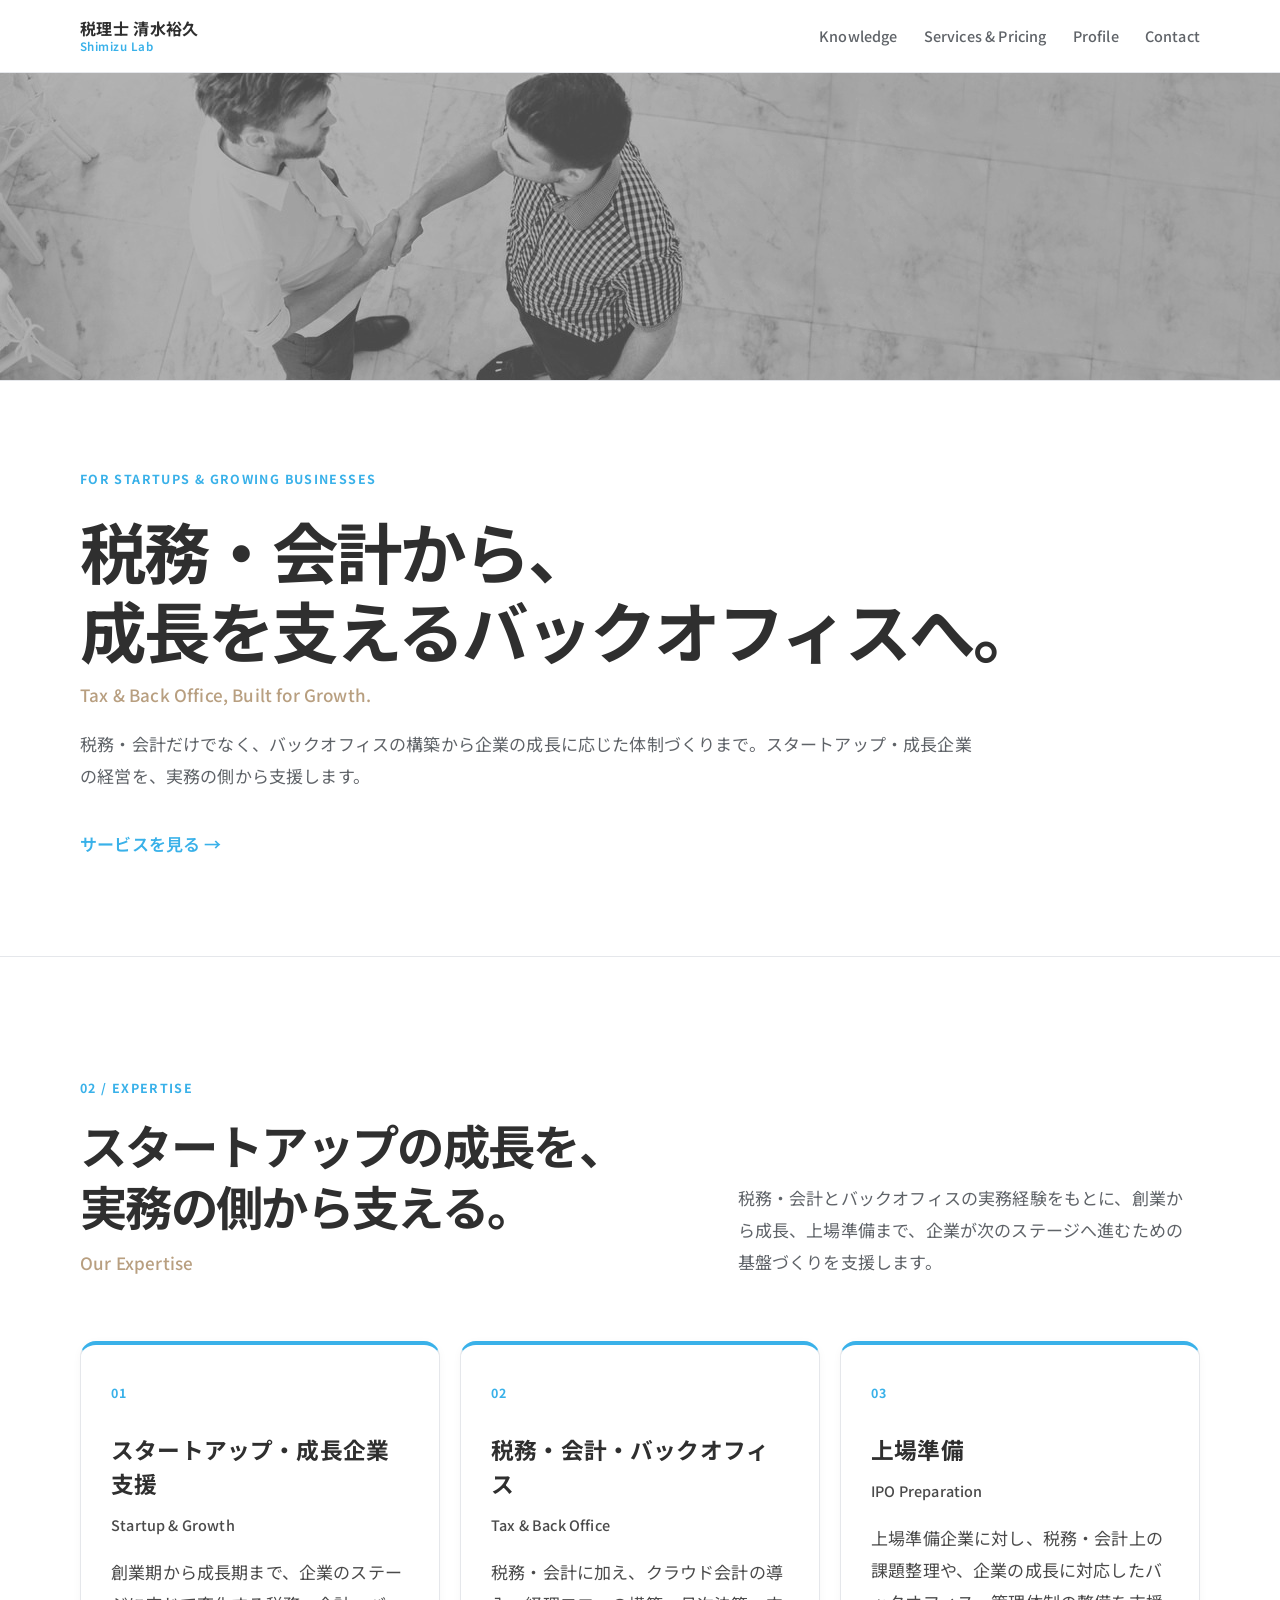
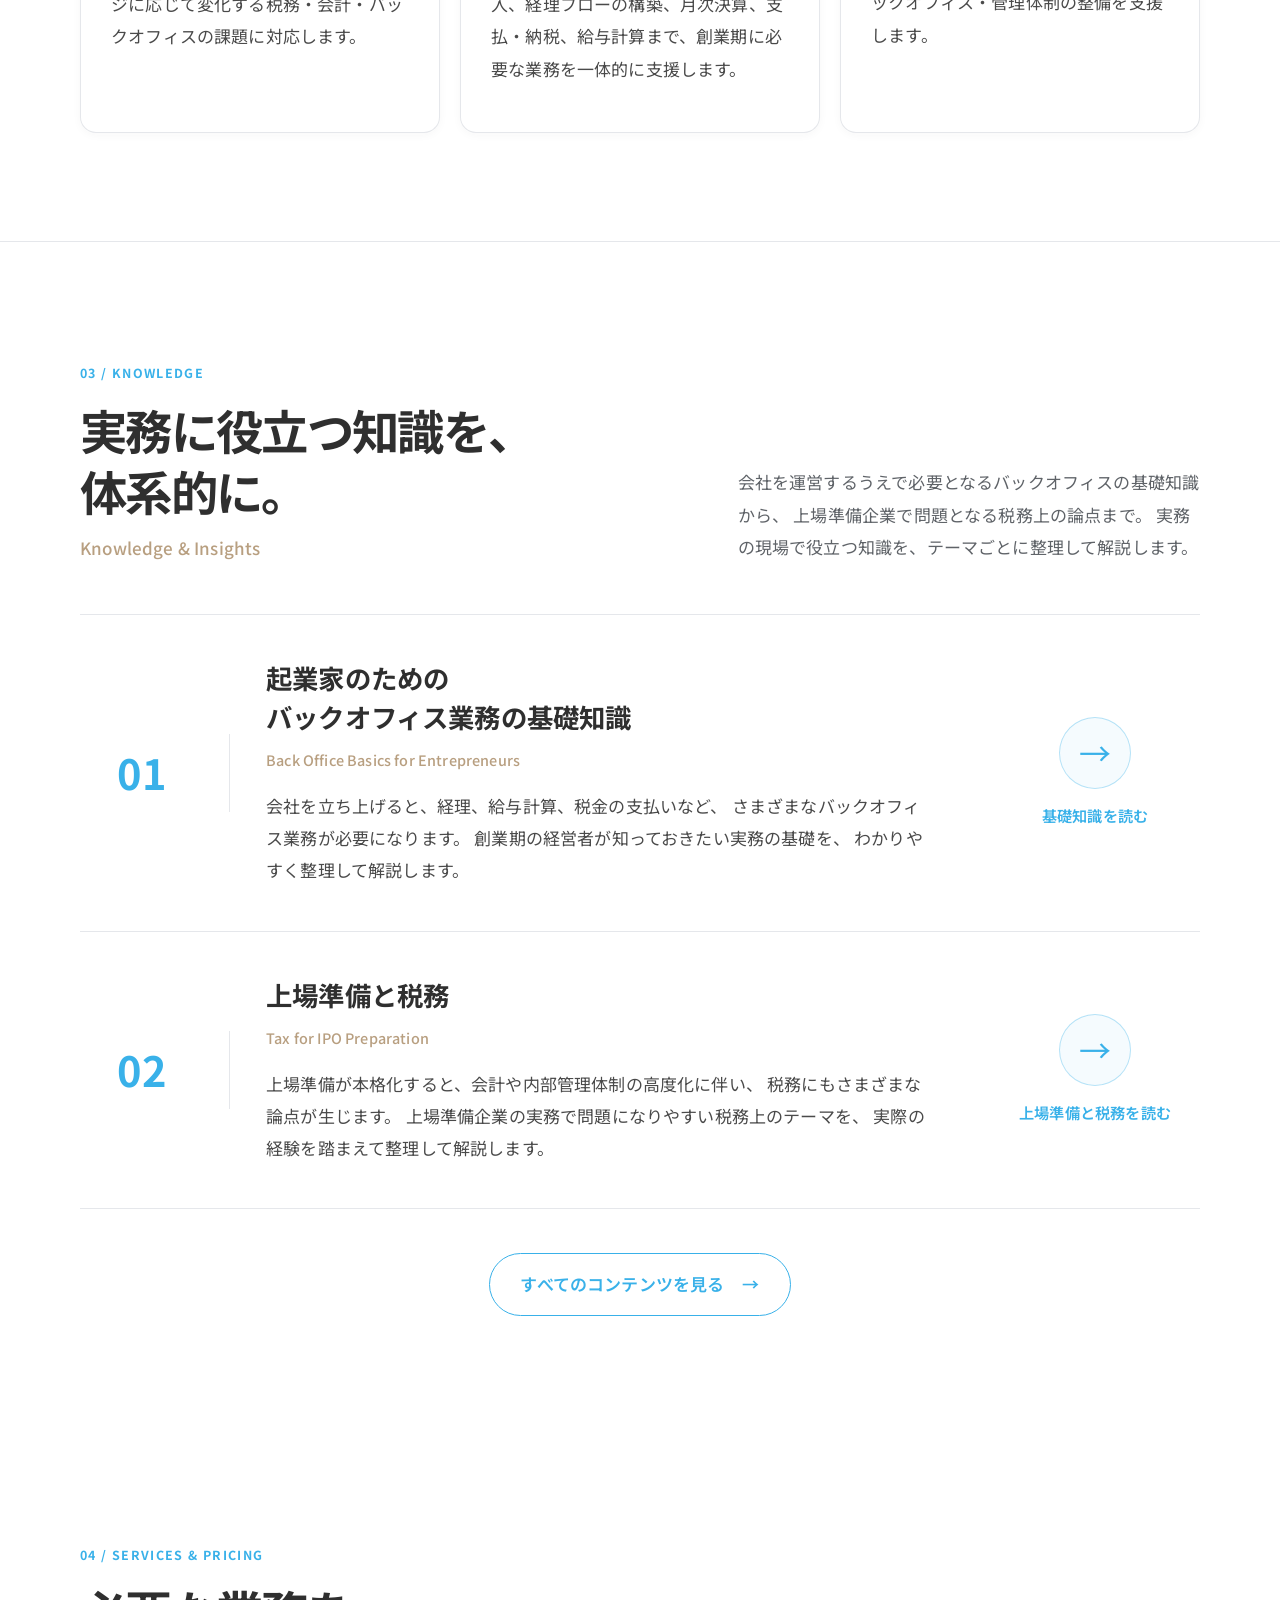
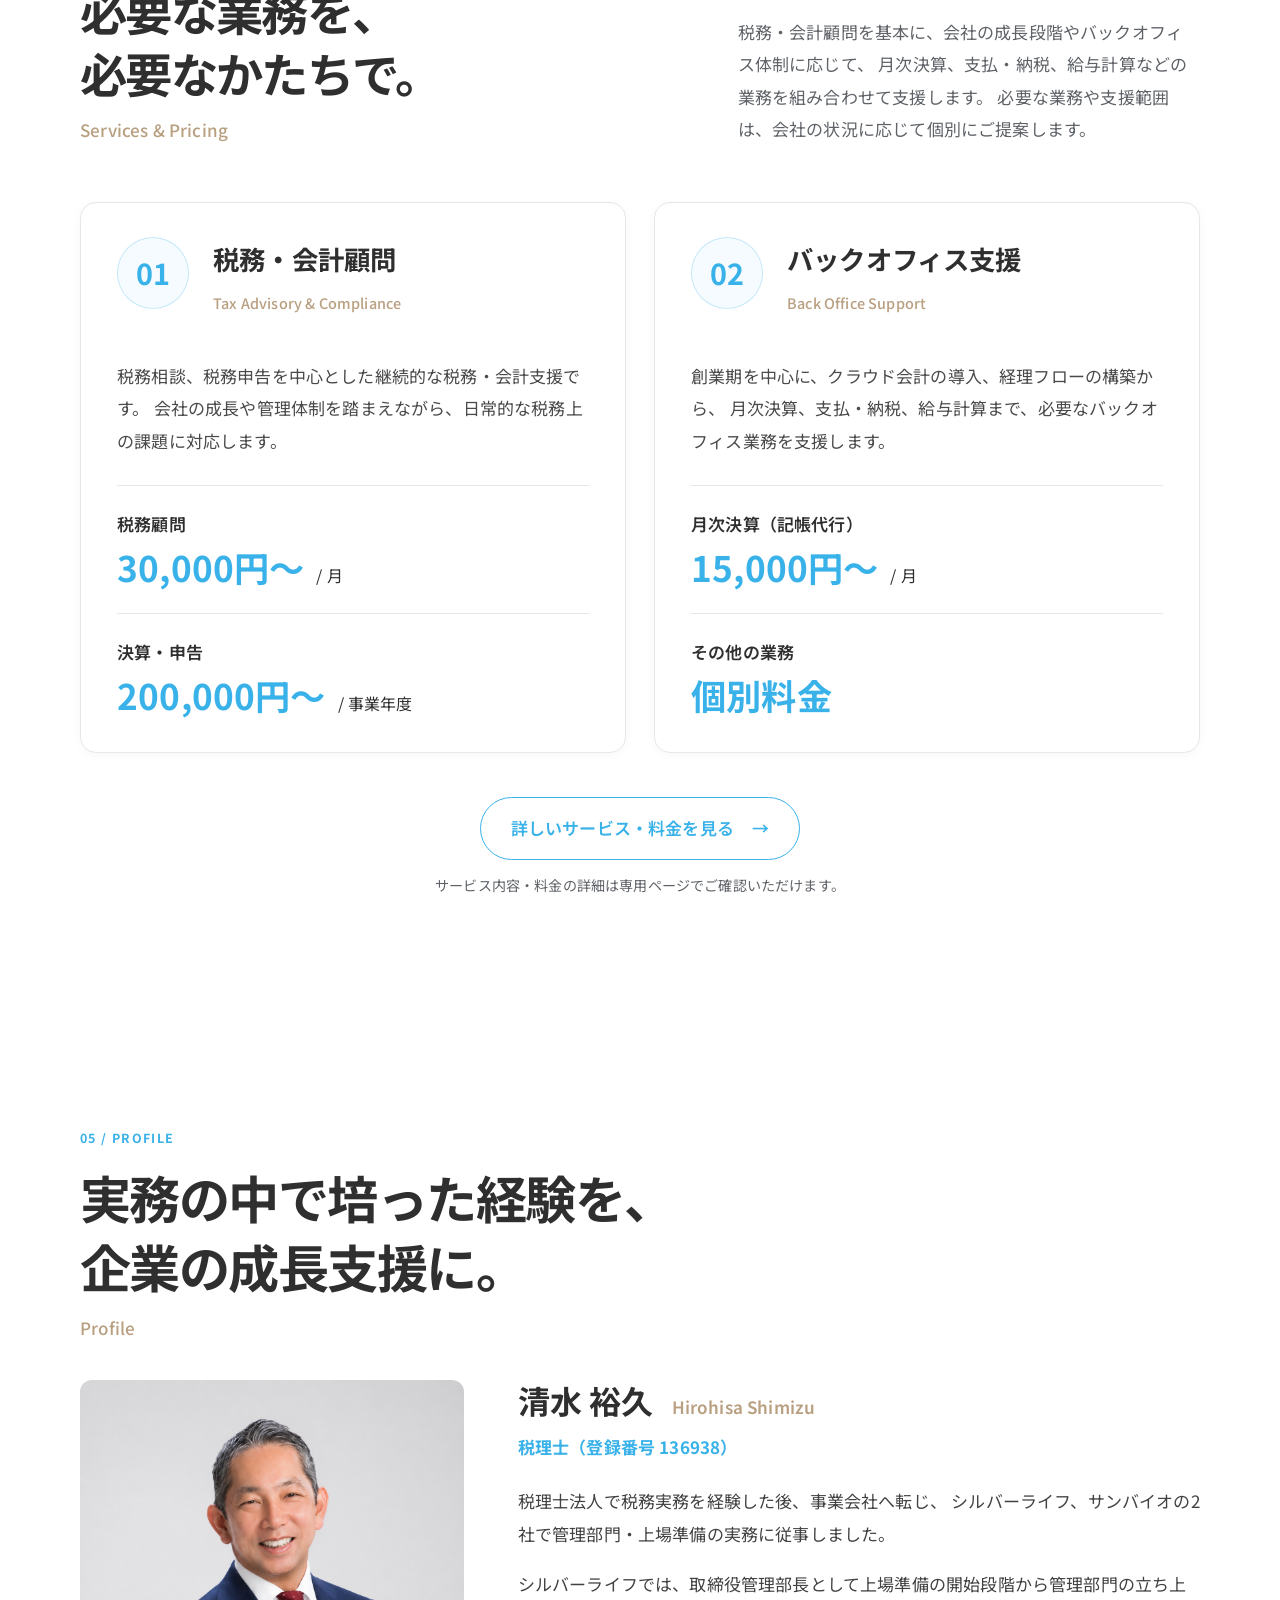
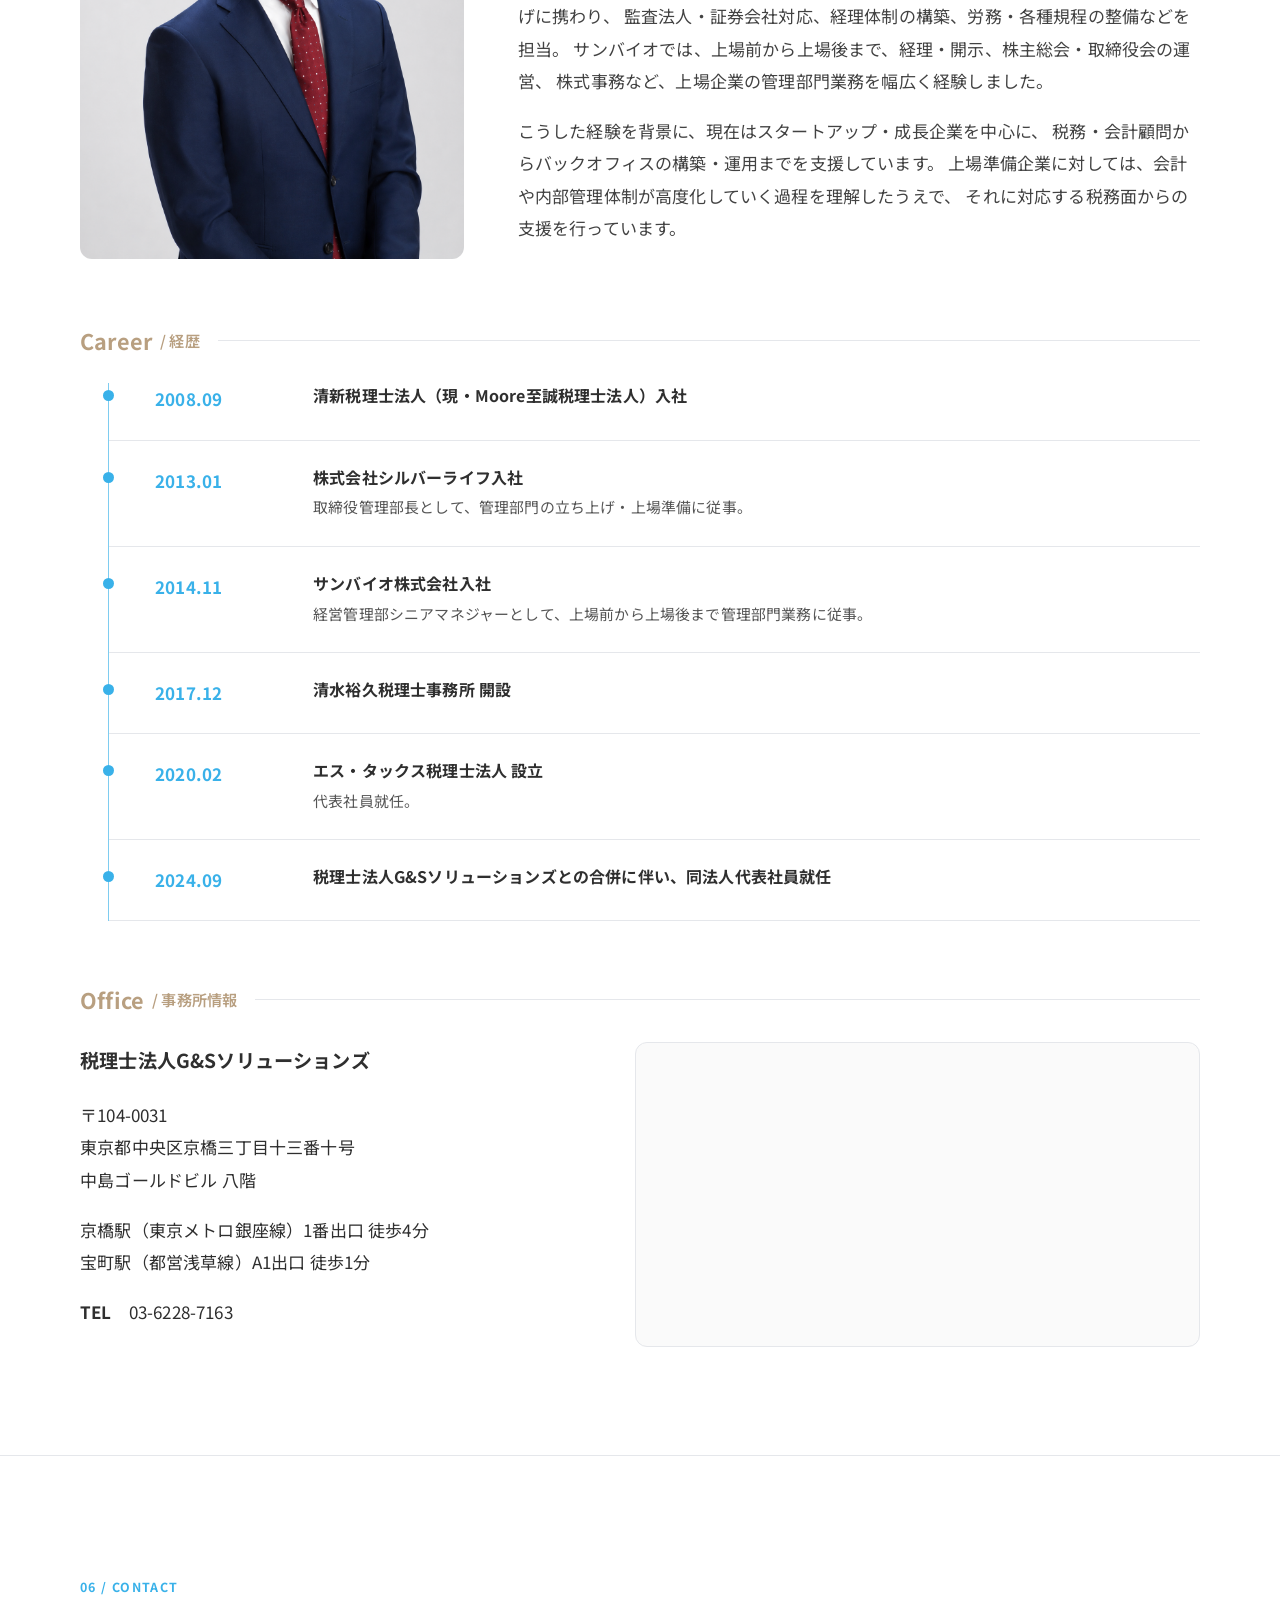
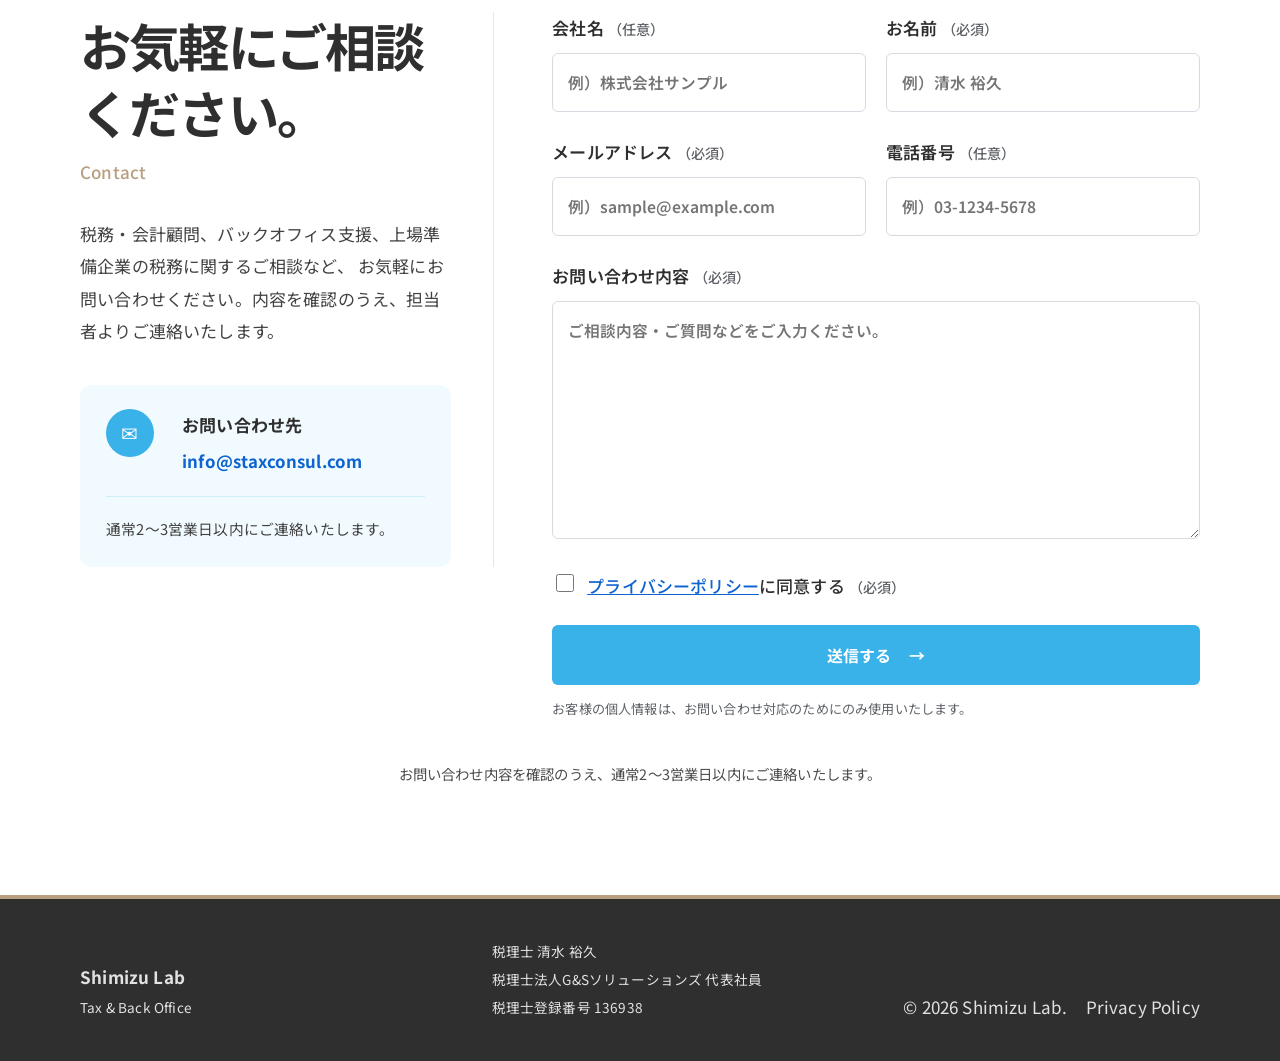
==== index.html @ 54553190 "Add files via upload" ====
<!doctype html>
<html lang="ja">
<head>
  <meta charset="utf-8">
  <meta name="viewport" content="width=device-width, initial-scale=1">
  <meta name="description" content="Shimizu Lab｜スタートアップ・成長企業のための税務・会計・バックオフィス支援。">
  <title>Shimizu Lab | 税務・会計から、成長を支えるバックオフィスへ。</title>
  <link rel="stylesheet" href="styles.css">
</head>
<body>
<header><div class="wrap nav"><a class="brand" href="#top">
  <span class="brand-main">税理士 清水裕久</span>
  <span class="brand-sub">Shimizu Lab</span>
</a><nav><a href="#knowledge">Knowledge</a><a href="#services">Services &amp; Pricing</a><a href="#profile">Profile</a><a href="#contact">Contact</a></nav></div></header>
<main id="top">
<section class="hero-banner" aria-label="イメージ画像">
  <img src="assets/hero-banner.jpg" alt="">
</section>

<section class="hero">
  <div class="wrap hero-single">
    <p class="eyebrow">FOR STARTUPS &amp; GROWING BUSINESSES</p><h1>税務・会計から、<br>成長を支えるバックオフィスへ。</h1><p class="en">Tax &amp; Back Office, Built for Growth.</p><p class="lead">税務・会計だけでなく、バックオフィスの構築から企業の成長に応じた体制づくりまで。スタートアップ・成長企業の経営を、実務の側から支援します。</p><a class="link" href="#services">サービスを見る →</a>
  </div>
</section>

<section class="section bordered" id="expertise"><div class="wrap"><p class="label">02 / EXPERTISE</p><div class="intro"><div><h2>スタートアップの成長を、実務の側から支える。</h2><p class="en">Our Expertise</p></div><p>税務・会計とバックオフィスの実務経験をもとに、創業から成長、上場準備まで、企業が次のステージへ進むための基盤づくりを支援します。</p></div><div class="cards three">
<article><span>01</span><h3>スタートアップ・成長企業支援</h3><p class="en small">Startup &amp; Growth</p><p>創業期から成長期まで、企業のステージに応じて変化する税務・会計・バックオフィスの課題に対応します。</p></article>
<article><span>02</span><h3>税務・会計・バックオフィス</h3><p class="en small">Tax &amp; Back Office</p><p>税務・会計に加え、クラウド会計の導入、経理フローの構築、月次決算、支払・納税、給与計算まで、創業期に必要な業務を一体的に支援します。</p></article>
<article><span>03</span><h3>上場準備</h3><p class="en small">IPO Preparation</p><p>上場準備企業に対し、税務・会計上の課題整理や、企業の成長に対応したバックオフィス・管理体制の整備を支援します。</p></article>
</div></div></section>

<section class="section knowledge-section" id="knowledge">
  <div class="wrap">
    <p class="label">03 / KNOWLEDGE</p>

    <div class="intro knowledge-intro">
      <div>
        <h2>実務に役立つ知識を、<br>体系的に。</h2>
        <p class="en">Knowledge &amp; Insights</p>
      </div>
      <p>
        会社を運営するうえで必要となるバックオフィスの基礎知識から、
        上場準備企業で問題となる税務上の論点まで。
        実務の現場で役立つ知識を、テーマごとに整理して解説します。
      </p>
    </div>

    <div class="knowledge-list">
      <article class="knowledge-item">
        <div class="knowledge-no">01</div>
        <div class="knowledge-body">
          <h3>起業家のための<br>バックオフィス業務の基礎知識</h3>
          <p class="en small">Back Office Basics for Entrepreneurs</p>
          <p>
            会社を立ち上げると、経理、給与計算、税金の支払いなど、
            さまざまなバックオフィス業務が必要になります。
            創業期の経営者が知っておきたい実務の基礎を、
            わかりやすく整理して解説します。
          </p>
        </div>
        <a class="knowledge-link" href="#" aria-label="起業家のためのバックオフィス業務の基礎知識を読む">
          <span class="knowledge-arrow">→</span>
          <span>基礎知識を読む</span>
        </a>
      </article>

      <article class="knowledge-item">
        <div class="knowledge-no">02</div>
        <div class="knowledge-body">
          <h3>上場準備と税務</h3>
          <p class="en small">Tax for IPO Preparation</p>
          <p>
            上場準備が本格化すると、会計や内部管理体制の高度化に伴い、
            税務にもさまざまな論点が生じます。
            上場準備企業の実務で問題になりやすい税務上のテーマを、
            実際の経験を踏まえて整理して解説します。
          </p>
        </div>
        <a class="knowledge-link" href="#" aria-label="上場準備と税務を読む">
          <span class="knowledge-arrow">→</span>
          <span>上場準備と税務を読む</span>
        </a>
      </article>
    </div>

    <div class="knowledge-all">
      <a href="#" class="knowledge-all-link">すべてのコンテンツを見る <span>→</span></a>
    </div>
  </div>
</section>

<section class="section services-section" id="services">
  <div class="wrap">
    <p class="label">04 / SERVICES &amp; PRICING</p>

    <div class="intro services-intro">
      <div>
        <h2>必要な業務を、<br>必要なかたちで。</h2>
        <p class="en">Services &amp; Pricing</p>
      </div>
      <p>
        税務・会計顧問を基本に、会社の成長段階やバックオフィス体制に応じて、
        月次決算、支払・納税、給与計算などの業務を組み合わせて支援します。
        必要な業務や支援範囲は、会社の状況に応じて個別にご提案します。
      </p>
    </div>

    <div class="service-panels">
      <article class="service-panel">
        <div class="service-head">
          <div class="service-no">01</div>
          <div>
            <h3>税務・会計顧問</h3>
            <p class="en small">Tax Advisory &amp; Compliance</p>
          </div>
        </div>

        <p class="service-desc">
          税務相談、税務申告を中心とした継続的な税務・会計支援です。
          会社の成長や管理体制を踏まえながら、日常的な税務上の課題に対応します。
        </p>

        <div class="price-list">
          <div class="price-row">
            <div class="price-label">税務顧問</div>
            <div class="price-value"><strong>30,000円～</strong><span>/ 月</span></div>
          </div>
          <div class="price-row">
            <div class="price-label">決算・申告</div>
            <div class="price-value"><strong>200,000円～</strong><span>/ 事業年度</span></div>
          </div>
        </div>
      </article>

      <article class="service-panel">
        <div class="service-head">
          <div class="service-no">02</div>
          <div>
            <h3>バックオフィス支援</h3>
            <p class="en small">Back Office Support</p>
          </div>
        </div>

        <p class="service-desc">
          創業期を中心に、クラウド会計の導入、経理フローの構築から、
          月次決算、支払・納税、給与計算まで、必要なバックオフィス業務を支援します。
        </p>

        <div class="price-list">
          <div class="price-row">
            <div class="price-label">月次決算（記帳代行）</div>
            <div class="price-value"><strong>15,000円～</strong><span>/ 月</span></div>
          </div>
          <div class="price-row">
            <div class="price-label">その他の業務</div>
            <div class="price-value"><strong>個別料金</strong></div>
          </div>
        </div>
      </article>
    </div>

    <div class="services-all">
      <a href="#" class="services-all-link">詳しいサービス・料金を見る <span>→</span></a>
      <p>サービス内容・料金の詳細は専用ページでご確認いただけます。</p>
    </div>
  </div>
</section>

<section class="section profile-section" id="profile">
  <div class="wrap">
    <p class="label">05 / PROFILE</p>

    <div class="profile-title">
      <h2>実務の中で培った経験を、<br>企業の成長支援に。</h2>
      <p class="en">Profile</p>
    </div>

    <div class="profile-main">
      <div class="profile-photo-wrap">
        <img class="profile-photo" src="assets/profile.png" alt="税理士 清水裕久">
      </div>

      <div class="profile-copy">
        <div class="profile-name-row">
          <h3>清水 裕久</h3>
          <span>Hirohisa Shimizu</span>
        </div>
        <p class="profile-license">税理士（登録番号 136938）</p>

        <p>
          税理士法人で税務実務を経験した後、事業会社へ転じ、
          シルバーライフ、サンバイオの2社で管理部門・上場準備の実務に従事しました。
        </p>
        <p>
          シルバーライフでは、取締役管理部長として上場準備の開始段階から管理部門の立ち上げに携わり、
          監査法人・証券会社対応、経理体制の構築、労務・各種規程の整備などを担当。
          サンバイオでは、上場前から上場後まで、経理・開示、株主総会・取締役会の運営、
          株式事務など、上場企業の管理部門業務を幅広く経験しました。
        </p>
        <p>
          こうした経験を背景に、現在はスタートアップ・成長企業を中心に、
          税務・会計顧問からバックオフィスの構築・運用までを支援しています。
          上場準備企業に対しては、会計や内部管理体制が高度化していく過程を理解したうえで、
          それに対応する税務面からの支援を行っています。
        </p>
      </div>
    </div>

    <div class="profile-subsection">
      <h3 class="profile-subtitle">Career <span>/ 経歴</span></h3>

      <div class="career-list">
        <div class="career-item">
          <div class="career-date">2008.09</div>
          <div>
            <h4>清新税理士法人（現・Moore至誠税理士法人）入社</h4>
          </div>
        </div>

        <div class="career-item">
          <div class="career-date">2013.01</div>
          <div>
            <h4>株式会社シルバーライフ入社</h4>
            <p>取締役管理部長として、管理部門の立ち上げ・上場準備に従事。</p>
          </div>
        </div>

        <div class="career-item">
          <div class="career-date">2014.11</div>
          <div>
            <h4>サンバイオ株式会社入社</h4>
            <p>経営管理部シニアマネジャーとして、上場前から上場後まで管理部門業務に従事。</p>
          </div>
        </div>

        <div class="career-item">
          <div class="career-date">2017.12</div>
          <div>
            <h4>清水裕久税理士事務所 開設</h4>
          </div>
        </div>

        <div class="career-item">
          <div class="career-date">2020.02</div>
          <div>
            <h4>エス・タックス税理士法人 設立</h4>
            <p>代表社員就任。</p>
          </div>
        </div>

        <div class="career-item">
          <div class="career-date">2024.09</div>
          <div>
            <h4>税理士法人G&amp;Sソリューションズとの合併に伴い、同法人代表社員就任</h4>
          </div>
        </div>
      </div>
    </div>

    <div class="profile-subsection office-section">
      <h3 class="profile-subtitle">Office <span>/ 事務所情報</span></h3>

      <div class="office-grid">
        <div class="office-info">
          <h4>税理士法人G&amp;Sソリューションズ</h4>
          <p>
            〒104-0031<br>
            東京都中央区京橋三丁目十三番十号<br>
            中島ゴールドビル 八階
          </p>
          <p>
            京橋駅（東京メトロ銀座線）1番出口 徒歩4分<br>
            宝町駅（都営浅草線）A1出口 徒歩1分
          </p>
          <p><strong>TEL</strong>　03-6228-7163</p>
        </div>

        <div class="office-map-frame">
          <iframe
            src="https://www.google.com/maps?q=%E6%9D%B1%E4%BA%AC%E9%83%BD%E4%B8%AD%E5%A4%AE%E5%8C%BA%E4%BA%AC%E6%A9%8B3%E4%B8%81%E7%9B%AE13%E7%95%AA10%E5%8F%B7%20%E4%B8%AD%E5%B3%B6%E3%82%B4%E3%83%BC%E3%83%AB%E3%83%89%E3%83%93%E3%83%AB%208%E9%9A%8E&output=embed"
            title="税理士法人G&amp;Sソリューションズ アクセスマップ"
            loading="lazy"
            referrerpolicy="no-referrer-when-downgrade"
            allowfullscreen>
          </iframe>
        </div>
      </div>
      </div>
    </div>
  </div>
</section>
<section class="section contact-section" id="contact">
  <div class="wrap">
    <p class="label">06 / CONTACT</p>

    <div class="contact-layout">
      <div class="contact-copy">
        <h2>お気軽にご相談ください。</h2>
        <p class="en">Contact</p>

        <p class="contact-intro">
          税務・会計顧問、バックオフィス支援、上場準備企業の税務に関するご相談など、
          お気軽にお問い合わせください。内容を確認のうえ、担当者よりご連絡いたします。
        </p>

        <div class="contact-info-card">
          <div class="contact-mail-icon" aria-hidden="true">✉</div>
          <div>
            <div class="contact-info-label">お問い合わせ先</div>
            <a href="mailto:info@staxconsul.com">info@staxconsul.com</a>
          </div>
          <div class="contact-response">
            通常2～3営業日以内にご連絡いたします。
          </div>
        </div>
      </div>

      <form
        class="contact-form"
        action="https://formspree.io/f/REPLACE_WITH_FORM_ID"
        method="POST"
      >
        <input type="hidden" name="_subject" value="【Shimizu Lab】Webサイトからのお問い合わせ">

        <div class="form-grid">
          <label>
            <span>会社名 <small>（任意）</small></span>
            <input type="text" name="company" placeholder="例）株式会社サンプル">
          </label>

          <label>
            <span>お名前 <small>（必須）</small></span>
            <input type="text" name="name" placeholder="例）清水 裕久" required>
          </label>

          <label>
            <span>メールアドレス <small>（必須）</small></span>
            <input type="email" name="email" placeholder="例）sample@example.com" required>
          </label>

          <label>
            <span>電話番号 <small>（任意）</small></span>
            <input type="tel" name="phone" placeholder="例）03-1234-5678">
          </label>

          <label class="form-full">
            <span>お問い合わせ内容 <small>（必須）</small></span>
            <textarea
              name="message"
              rows="7"
              placeholder="ご相談内容・ご質問などをご入力ください。"
              required
            ></textarea>
          </label>
        </div>

        <label class="privacy-consent">
          <input type="checkbox" name="privacy_agree" value="同意する" required>
          <span><a href="privacy.html" target="_blank" rel="noopener">プライバシーポリシー</a>に同意する <small>（必須）</small></span>
        </label>

        <button type="submit" class="contact-submit">送信する <span>→</span></button>

        <p class="contact-privacy-note">
          お客様の個人情報は、お問い合わせ対応のためにのみ使用いたします。
        </p>
      </form>
    </div>

    <p class="contact-bottom-note">
      お問い合わせ内容を確認のうえ、通常2～3営業日以内にご連絡いたします。
    </p>
  </div>
</section>
</main>
<footer><div class="wrap foot"><div><b>Shimizu Lab</b><p>Tax &amp; Back Office</p></div><div><p>税理士 清水 裕久</p><p>税理士法人G&amp;Sソリューションズ 代表社員</p><p>税理士登録番号 136938</p></div><div class="footer-right">© 2026 Shimizu Lab. <a href="privacy.html">Privacy Policy</a></div></div></footer>
</body>
</html>
---- styles.css ----
@import url('https://fonts.googleapis.com/css2?family=Noto+Sans+JP:wght@400;500;600;700&display=swap');

:root{
  --brand-blue:#39B1E9;
  --brand-gold:#B89F80;
  --text:#2F2F2F;
  --muted:#5F6368;
  --line:#E5E7EB;
  --white:#FFFFFF;
}

*{box-sizing:border-box}
html{scroll-behavior:smooth}

body{
  margin:0;
  background:var(--white);
  color:var(--text);
  font-family:"Noto Sans JP",-apple-system,BlinkMacSystemFont,"Segoe UI",Arial,sans-serif;
  font-size:17px;
  font-weight:400;
  line-height:1.9;
  letter-spacing:.01em;
  -webkit-font-smoothing:antialiased;
  text-rendering:optimizeLegibility;
}

a{color:inherit}
.wrap{width:min(1120px,calc(100% - 40px));margin:auto}

header{
  position:sticky;
  top:0;
  z-index:20;
  background:rgba(255,255,255,.97);
  border-bottom:1px solid var(--line);
  backdrop-filter:blur(12px);
}

.nav{
  min-height:72px;
  display:flex;
  align-items:center;
  justify-content:space-between;
}

.brand{
  display:flex;
  flex-direction:column;
  align-items:flex-start;
  gap:1px;
  text-decoration:none;
  line-height:1.25;
}

.nav nav{display:flex;gap:26px}
.nav nav a{
  color:var(--muted);
  text-decoration:none;
  font-size:.9rem;
  font-weight:500;
}
.nav nav a:hover{color:var(--brand-blue)}


.hero-banner{
  width:100%;
  background:var(--white);
  border-bottom:1px solid var(--line);
}

.hero-banner img{
  display:block;
  width:100%;
  height:clamp(220px,24vw,360px);
  object-fit:cover;
  object-position:center 40%;
  filter:grayscale(100%);
}

.hero-single{
  max-width:1120px;
}

.hero-single > *{
  max-width:900px;
}

.hero,.section{padding:108px 0}
.hero{padding-top:74px;padding-bottom:96px}

.intro,.profile,.office,.contact{
  display:grid;
  grid-template-columns:1.35fr .65fr;
  gap:72px;
  align-items:start;
}

.eyebrow,.label,.cards article>span{
  color:var(--brand-blue);
  font-size:.78rem;
  font-weight:700;
  letter-spacing:.11em;
}

.hero h1{
  max-width:940px;
  font-size:clamp(3.1rem,5.2vw,5.05rem);
  line-height:1.18;
  letter-spacing:-.045em;
  margin:20px 0 10px;
  font-weight:700;
  word-break:keep-all;
  overflow-wrap:normal;
}

.en{
  color:var(--brand-gold);
  font-style:normal;
  font-weight:500;
  margin:.65rem 0 1rem;
}

.lead,.intro>p{
  color:var(--muted);
  font-weight:400;
}

.link{
  display:inline-block;
  margin-top:18px;
  color:var(--brand-blue);
  font-weight:600;
  text-decoration:none;
}

.link:hover{text-decoration:underline}


.bordered{
  border-top:1px solid var(--line);
  border-bottom:1px solid var(--line);
}

.soft{background:var(--white)}

.intro{
  grid-template-columns:.95fr .75fr;
  align-items:end;
  margin-bottom:46px;
}

.intro h2,.profile h2,.office h2,.contact h2{
  font-size:clamp(2rem,3.7vw,3.35rem);
  line-height:1.3;
  letter-spacing:-.035em;
  margin:0;
  font-weight:700;
  word-break:keep-all;
}

.cards{display:grid;gap:20px}
.cards.three{grid-template-columns:repeat(3,1fr)}
.cards.two{grid-template-columns:repeat(2,1fr)}

.cards article{
  background:var(--white);
  border:1px solid var(--line);
  border-top:4px solid var(--brand-blue);
  border-radius:16px;
  padding:30px;
  box-shadow:0 2px 10px rgba(47,47,47,.035);
}


.cards h3{
  font-size:1.42rem;
  line-height:1.5;
  margin:25px 0 0;
  font-weight:700;
}

.cards p{color:#4A4A4A}
.small{font-size:.9rem}

.button{
  display:inline-block;
  margin-top:24px;
  padding:13px 19px;
  background:var(--brand-blue);
  color:#fff;
  border-radius:8px;
  text-decoration:none;
  font-weight:600;
}
.button:hover{filter:brightness(.96)}


.knowledge-section{
  background:var(--white);
}

.knowledge-intro{
  margin-bottom:34px;
}

.knowledge-list{
  border-top:1px solid var(--line);
}

.knowledge-item{
  display:grid;
  grid-template-columns:150px minmax(0,1fr) 210px;
  gap:36px;
  align-items:center;
  padding:44px 0;
  border-bottom:1px solid var(--line);
}

.knowledge-no{
  color:var(--brand-blue);
  font-size:2.6rem;
  font-weight:700;
  line-height:1;
  text-align:center;
  border-right:1px solid var(--line);
  padding:18px 24px 18px 0;
}

.knowledge-body h3{
  margin:0;
  font-size:1.65rem;
  line-height:1.45;
  font-weight:700;
}

.knowledge-body > p:not(.en){
  margin:14px 0 0;
  max-width:660px;
  color:#4A4A4A;
}

.knowledge-link{
  display:flex;
  flex-direction:column;
  align-items:center;
  justify-content:center;
  gap:12px;
  color:var(--brand-blue);
  text-decoration:none;
  font-size:.95rem;
  font-weight:600;
  text-align:center;
}

.knowledge-arrow{
  width:72px;
  height:72px;
  display:grid;
  place-items:center;
  border:1px solid rgba(57,177,233,.35);
  border-radius:50%;
  background:rgba(57,177,233,.05);
  font-size:2rem;
  font-weight:400;
  transition:transform .2s ease, background .2s ease;
}

.knowledge-link:hover .knowledge-arrow{
  transform:translateX(4px);
  background:rgba(57,177,233,.1);
}

.knowledge-all{
  display:flex;
  justify-content:center;
  padding-top:44px;
}

.knowledge-all-link{
  display:inline-flex;
  align-items:center;
  gap:18px;
  padding:14px 30px;
  border:1px solid var(--brand-blue);
  border-radius:999px;
  color:var(--brand-blue);
  text-decoration:none;
  font-weight:600;
}

.knowledge-all-link:hover{
  background:rgba(57,177,233,.06);
}



.services-section{
  background:var(--white);
}

.services-intro{
  margin-bottom:40px;
}

.service-panels{
  display:grid;
  grid-template-columns:repeat(2,minmax(0,1fr));
  gap:28px;
}

.service-panel{
  border:1px solid var(--line);
  border-radius:16px;
  background:var(--white);
  padding:34px 36px;
  box-shadow:0 2px 10px rgba(47,47,47,.035);
}

.service-head{
  display:flex;
  align-items:flex-start;
  gap:24px;
}

.service-no{
  width:72px;
  height:72px;
  flex:0 0 72px;
  display:grid;
  place-items:center;
  border:1px solid rgba(57,177,233,.25);
  border-radius:50%;
  background:rgba(57,177,233,.05);
  color:var(--brand-blue);
  font-size:1.8rem;
  font-weight:700;
}

.service-head h3{
  margin:4px 0 0;
  font-size:1.65rem;
  line-height:1.4;
  font-weight:700;
}

.service-desc{
  margin:28px 0 0;
  color:#4A4A4A;
}

.price-list{
  margin-top:28px;
  border-top:1px solid var(--line);
}

.price-row{
  padding:22px 0;
  border-bottom:1px solid var(--line);
}

.price-row:last-child{
  border-bottom:0;
  padding-bottom:0;
}

.price-label{
  margin-bottom:6px;
  font-weight:600;
}

.price-value{
  display:flex;
  align-items:baseline;
  gap:12px;
  flex-wrap:wrap;
}

.price-value strong{
  color:var(--brand-blue);
  font-size:2.2rem;
  line-height:1.2;
  font-weight:700;
}

.price-value span{
  color:var(--text);
  font-size:1rem;
}

.services-all{
  display:flex;
  flex-direction:column;
  align-items:center;
  gap:12px;
  margin-top:44px;
  text-align:center;
}

.services-all-link{
  display:inline-flex;
  align-items:center;
  gap:18px;
  padding:14px 30px;
  border:1px solid var(--brand-blue);
  border-radius:999px;
  color:var(--brand-blue);
  text-decoration:none;
  font-weight:600;
}

.services-all-link:hover{
  background:rgba(57,177,233,.06);
}

.services-all p{
  margin:0;
  color:var(--muted);
  font-size:.88rem;
}

.profile{grid-template-columns:.72fr 1.28fr}
.profile img{
  width:100%;
  border-radius:20px;
  background:#fff;
}

.name{
  padding:26px 0;
  border-top:1px solid var(--line);
  border-bottom:1px solid var(--line);
  margin-top:24px;
}

.name h3{font-size:2rem;margin:0;font-weight:700}
.catch{font-size:1.5rem;line-height:1.55;margin-top:32px;font-weight:700}
.profile p{color:#444}

.career{
  margin-top:72px;
  border-top:1px solid var(--line);
  padding-top:28px;
}

.row{
  display:grid;
  grid-template-columns:190px 1fr;
  gap:28px;
  padding:22px 0;
  border-bottom:1px solid var(--line);
}

.row b{color:var(--brand-gold);font-weight:600}
.row em{display:block;color:var(--muted);font-style:normal}
.row p{margin:.4rem 0;color:#4A4A4A}

.office dl{
  display:grid;
  grid-template-columns:110px 1fr;
  margin-top:34px;
}

.office dt,.office dd{
  padding:14px 0;
  border-top:1px solid var(--line);
  margin:0;
}

.office dt{color:var(--muted);font-weight:500}

.map{
  min-height:400px;
  display:grid;
  place-items:center;
  text-align:center;
  border:1px solid var(--line);
  border-radius:20px;
  background:#fff;
  color:var(--brand-blue);
  font-weight:700;
  letter-spacing:.12em;
}

.map small{
  display:block;
  color:var(--muted);
  font-weight:400;
  letter-spacing:0;
}

.dark{
  background:#2F2F2F;
  color:#fff;
}

.pale{color:#D8D8D8}

.contact form{display:grid;gap:17px}
.contact label{display:grid;gap:6px;font-weight:600}
.contact input,.contact textarea{
  width:100%;
  padding:13px 14px;
  border:1px solid #5A5A5A;
  border-radius:8px;
  background:#3A3A3A;
  color:#fff;
  font-family:inherit;
  font-size:1rem;
}

.contact .check{
  display:flex;
  align-items:center;
  gap:8px;
  font-size:.9rem;
}

.contact .check input{width:auto}

.contact button{
  padding:14px;
  border:0;
  border-radius:8px;
  background:var(--brand-blue);
  color:#fff;
  font-weight:700;
  font-family:inherit;
}

.note{font-size:.78rem;color:#C7C7C7}

footer{
  background:#2F2F2F;
  color:#E2E2E2;
  border-top:4px solid var(--brand-gold);
  padding:38px 0;
}

.foot{
  display:grid;
  grid-template-columns:1fr 1fr auto;
  gap:30px;
  align-items:end;
}

.foot p{margin:2px 0;font-size:.85rem}

@media(max-width:900px){

  .contact-layout{
    grid-template-columns:1fr;
    gap:38px;
  }
  .contact-copy{
    padding-right:0;
    padding-bottom:34px;
    border-right:0;
    border-bottom:1px solid var(--line);
  }

  .profile-main{
    grid-template-columns:1fr;
  }
  .profile-photo-wrap{
    max-width:430px;
  }
  .office-grid{
    grid-template-columns:1fr;
  }

  .service-panels{
    grid-template-columns:1fr;
  }

  .knowledge-item{
    grid-template-columns:90px 1fr;
    gap:24px;
  }
  .knowledge-link{
    grid-column:2;
    flex-direction:row;
    justify-content:flex-start;
  }
  .knowledge-arrow{
    width:52px;
    height:52px;
    font-size:1.5rem;
  }
  .nav nav{display:none}
  .intro,.profile,.office,.contact,.foot,.cards.three,.cards.two{grid-template-columns:1fr}
  .intro{gap:18px}
  .profile img{max-width:520px}
  .row{grid-template-columns:1fr;gap:4px}
}

@media(max-width:600px){

  .form-grid{
    grid-template-columns:1fr;
  }
  .form-full{
    grid-column:auto;
  }
  .contact-info-card{
    grid-template-columns:48px 1fr;
    padding:20px;
  }
  .office-map-frame,
  .office-map-frame iframe{min-height:240px;}

  .career-list{
    margin-left:8px;
  }
  .career-item{
    grid-template-columns:1fr;
    gap:5px;
    padding-left:30px;
  }
  .profile-name-row h3{
    font-size:1.7rem;
  }

  .service-panel{
    padding:26px 24px;
  }
  .service-head{
    gap:16px;
  }
  .service-no{
    width:58px;
    height:58px;
    flex-basis:58px;
    font-size:1.4rem;
  }
  .service-head h3{
    font-size:1.4rem;
  }
  .price-value strong{
    font-size:1.8rem;
  }

  .knowledge-item{
    grid-template-columns:1fr;
    gap:14px;
    padding:34px 0;
  }
  .knowledge-no{
    text-align:left;
    border-right:0;
    padding:0;
    font-size:2rem;
  }
  .knowledge-link{
    grid-column:auto;
  }
  .knowledge-body h3{
    font-size:1.4rem;
  }

  .hero-banner img{
    height:190px;
  }
  body{font-size:16px}
  .wrap{width:calc(100% - 28px)}
  .hero,.section{padding:76px 0}
  .hero h1{font-size:2.55rem;line-height:1.28}
  .cards article{padding:24px}
  .office dl{grid-template-columns:1fr}
  .office dt{padding-bottom:0}
  .office dd{border-top:0;padding-top:2px}
}

.brand-main{
  color:var(--text);
  font-size:1rem;
  font-weight:700;
  letter-spacing:.02em;
}
.brand-sub{
  color:var(--brand-blue);
  font-size:.72rem;
  font-weight:600;
  letter-spacing:.04em;
}


.profile-section{
  background:var(--white);
}

.profile-title{
  margin-bottom:36px;
}

.profile-title h2{
  margin:0;
  font-size:clamp(2rem,4vw,3.4rem);
  line-height:1.35;
  letter-spacing:-.03em;
}

.profile-main{
  display:grid;
  grid-template-columns:minmax(280px,.72fr) minmax(0,1.28fr);
  gap:54px;
  align-items:start;
}

.profile-photo-wrap{
  overflow:hidden;
  border-radius:12px;
  background:#f7f7f7;
}

.profile-photo{
  display:block;
  width:100%;
  height:auto;
}

.profile-name-row{
  display:flex;
  align-items:baseline;
  gap:18px;
  flex-wrap:wrap;
}

.profile-name-row h3{
  margin:0;
  font-size:2rem;
  line-height:1.3;
}

.profile-name-row span{
  color:var(--brand-gold);
  font-weight:600;
}

.profile-license{
  margin:8px 0 22px;
  color:var(--brand-blue);
  font-weight:700;
}

.profile-copy > p:not(.profile-license){
  margin:0 0 18px;
  color:#424242;
}

.profile-subsection{
  margin-top:58px;
}

.profile-subtitle{
  display:flex;
  align-items:center;
  gap:8px;
  margin:0 0 22px;
  color:var(--brand-gold);
  font-size:1.35rem;
  font-weight:700;
}

.profile-subtitle::after{
  content:"";
  height:1px;
  flex:1;
  margin-left:10px;
  background:var(--line);
}

.profile-subtitle span{
  color:var(--brand-gold);
  font-size:.95rem;
  font-weight:600;
}

.career-list{
  position:relative;
  margin-left:28px;
  border-left:1px solid rgba(57,177,233,.65);
}

.career-item{
  position:relative;
  display:grid;
  grid-template-columns:130px 1fr;
  gap:28px;
  padding:0 0 24px 46px;
  border-bottom:1px solid var(--line);
  margin-bottom:24px;
}

.career-item:last-child{
  margin-bottom:0;
}

.career-item::before{
  content:"";
  position:absolute;
  left:-6px;
  top:7px;
  width:11px;
  height:11px;
  border-radius:50%;
  background:var(--brand-blue);
}

.career-date{
  color:var(--brand-blue);
  font-weight:700;
}

.career-item h4{
  margin:0;
  font-size:1rem;
  line-height:1.55;
}

.career-item p{
  margin:4px 0 0;
  color:#555;
  font-size:.93rem;
}

.office-grid{
  display:grid;
  grid-template-columns:.95fr 1.05fr;
  gap:44px;
  align-items:stretch;
}

.office-info h4{
  margin:0 0 20px;
  font-size:1.2rem;
}

.office-info p{
  margin:0 0 18px;
}

.office-map-placeholder{
  min-height:250px;
  display:grid;
  place-items:center;
  border:1px solid var(--line);
  border-radius:12px;
  background:
    linear-gradient(90deg, transparent 49%, rgba(57,177,233,.08) 50%, transparent 51%),
    linear-gradient(0deg, transparent 49%, rgba(57,177,233,.08) 50%, transparent 51%),
    #fafafa;
  background-size:52px 52px;
  text-align:center;
}

.office-map-placeholder > div{
  padding:22px 28px;
  border-radius:10px;
  background:rgba(255,255,255,.92);
  box-shadow:0 4px 18px rgba(47,47,47,.07);
}

.map-pin{
  display:block;
  margin-bottom:8px;
  color:var(--brand-blue);
  font-size:1.6rem;
}

.office-map-placeholder p{
  margin:5px 0 0;
  color:var(--muted);
  font-size:.9rem;
}


.office-map-frame{
  min-height:300px;
  overflow:hidden;
  border:1px solid var(--line);
  border-radius:12px;
  background:#fafafa;
}

.office-map-frame iframe{
  display:block;
  width:100%;
  height:100%;
  min-height:300px;
  border:0;
}


.contact-section{
  background:var(--white);
  color:var(--text);
  border-top:1px solid var(--line);
}

.contact-layout{
  display:grid;
  grid-template-columns:minmax(0,.78fr) minmax(0,1.22fr);
  gap:58px;
  align-items:start;
}

.contact-copy{
  padding-right:42px;
  border-right:1px solid var(--line);
}

.contact-copy h2{
  margin:0;
  font-size:clamp(2.2rem,4vw,3.5rem);
  line-height:1.3;
  letter-spacing:-.035em;
  font-weight:700;
}

.contact-intro{
  margin:30px 0 0;
  max-width:470px;
  color:#424242;
}

.contact-info-card{
  display:grid;
  grid-template-columns:56px 1fr;
  gap:18px 20px;
  margin-top:38px;
  padding:24px 26px;
  border-radius:12px;
  background:rgba(57,177,233,.07);
}

.contact-mail-icon{
  width:48px;
  height:48px;
  display:grid;
  place-items:center;
  border-radius:50%;
  background:var(--brand-blue);
  color:#fff;
  font-size:1.25rem;
}

.contact-info-label{
  margin-bottom:3px;
  font-weight:700;
}

.contact-info-card a{
  color:#0d63cf;
  text-decoration:none;
  font-size:1.05rem;
  font-weight:700;
}

.contact-info-card a:hover{
  text-decoration:underline;
}

.contact-response{
  grid-column:1 / -1;
  padding-top:18px;
  border-top:1px solid rgba(57,177,233,.18);
  color:#424242;
  font-size:.92rem;
}

.contact-form{
  display:block;
}

.form-grid{
  display:grid;
  grid-template-columns:repeat(2,minmax(0,1fr));
  gap:24px 20px;
}

.contact-form label{
  display:block;
  font-weight:600;
}

.contact-form label > span{
  display:block;
  margin-bottom:8px;
}

.contact-form small{
  color:var(--muted);
  font-weight:500;
}

.contact-form input[type="text"],
.contact-form input[type="email"],
.contact-form input[type="tel"],
.contact-form textarea{
  width:100%;
  padding:14px 15px;
  border:1px solid #d6dbe1;
  border-radius:6px;
  background:#fff;
  color:var(--text);
  font:inherit;
  font-size:.98rem;
  outline:none;
  transition:border-color .2s ease, box-shadow .2s ease;
}

.contact-form input:focus,
.contact-form textarea:focus{
  border-color:var(--brand-blue);
  box-shadow:0 0 0 3px rgba(57,177,233,.10);
}

.contact-form textarea{
  resize:vertical;
  min-height:170px;
}

.form-full{
  grid-column:1 / -1;
}

.privacy-consent{
  display:flex !important;
  align-items:flex-start;
  gap:10px;
  margin-top:22px;
  font-weight:500 !important;
}

.privacy-consent input{
  width:18px;
  height:18px;
  margin-top:4px;
}

.privacy-consent > span{
  margin:0 !important;
}

.privacy-consent a{
  color:#0d63cf;
}

.contact-submit{
  width:100%;
  margin-top:22px;
  padding:15px 18px;
  border:0;
  border-radius:6px;
  background:var(--brand-blue);
  color:#fff;
  font:inherit;
  font-size:1rem;
  font-weight:700;
  cursor:pointer;
}

.contact-submit span{
  margin-left:14px;
}

.contact-submit:hover{
  filter:brightness(.96);
}

.contact-privacy-note{
  margin:12px 0 0;
  color:var(--muted);
  font-size:.82rem;
}

.form-setup-note code{
  font-family:Consolas,Monaco,monospace;
}

.contact-bottom-note{
  margin:38px 0 0;
  text-align:center;
  color:#4d4d4d;
  font-size:.9rem;
}


.footer-right a{
  margin-left:14px;
  color:inherit;
  text-decoration:none;
}

.footer-right a:hover{
  color:var(--brand-blue);
}

.privacy-section{
  background:var(--white);
}

.privacy-wrap{
  max-width:920px;
}

.privacy-wrap h1{
  margin:0;
  font-size:clamp(2.4rem,5vw,4.3rem);
  line-height:1.25;
  letter-spacing:-.04em;
  font-weight:700;
}

.privacy-content{
  margin-top:46px;
  color:#404040;
}

.privacy-content > p:first-child{
  font-size:1.02rem;
}

.privacy-content section{
  padding:28px 0;
  border-top:1px solid var(--line);
}

.privacy-content h2{
  margin:0 0 14px;
  font-size:1.3rem;
  line-height:1.5;
}

.privacy-content p{
  margin:0;
}

.privacy-content ul{
  margin:10px 0 0;
  padding-left:1.4em;
}

.privacy-content li{
  margin:6px 0;
}

.privacy-content a{
  color:var(--brand-blue);
}

.privacy-back{
  margin-top:38px;
}

.privacy-back a{
  color:var(--brand-blue);
  text-decoration:none;
  font-weight:600;
}

.privacy-back a:hover{
  text-decoration:underline;
}
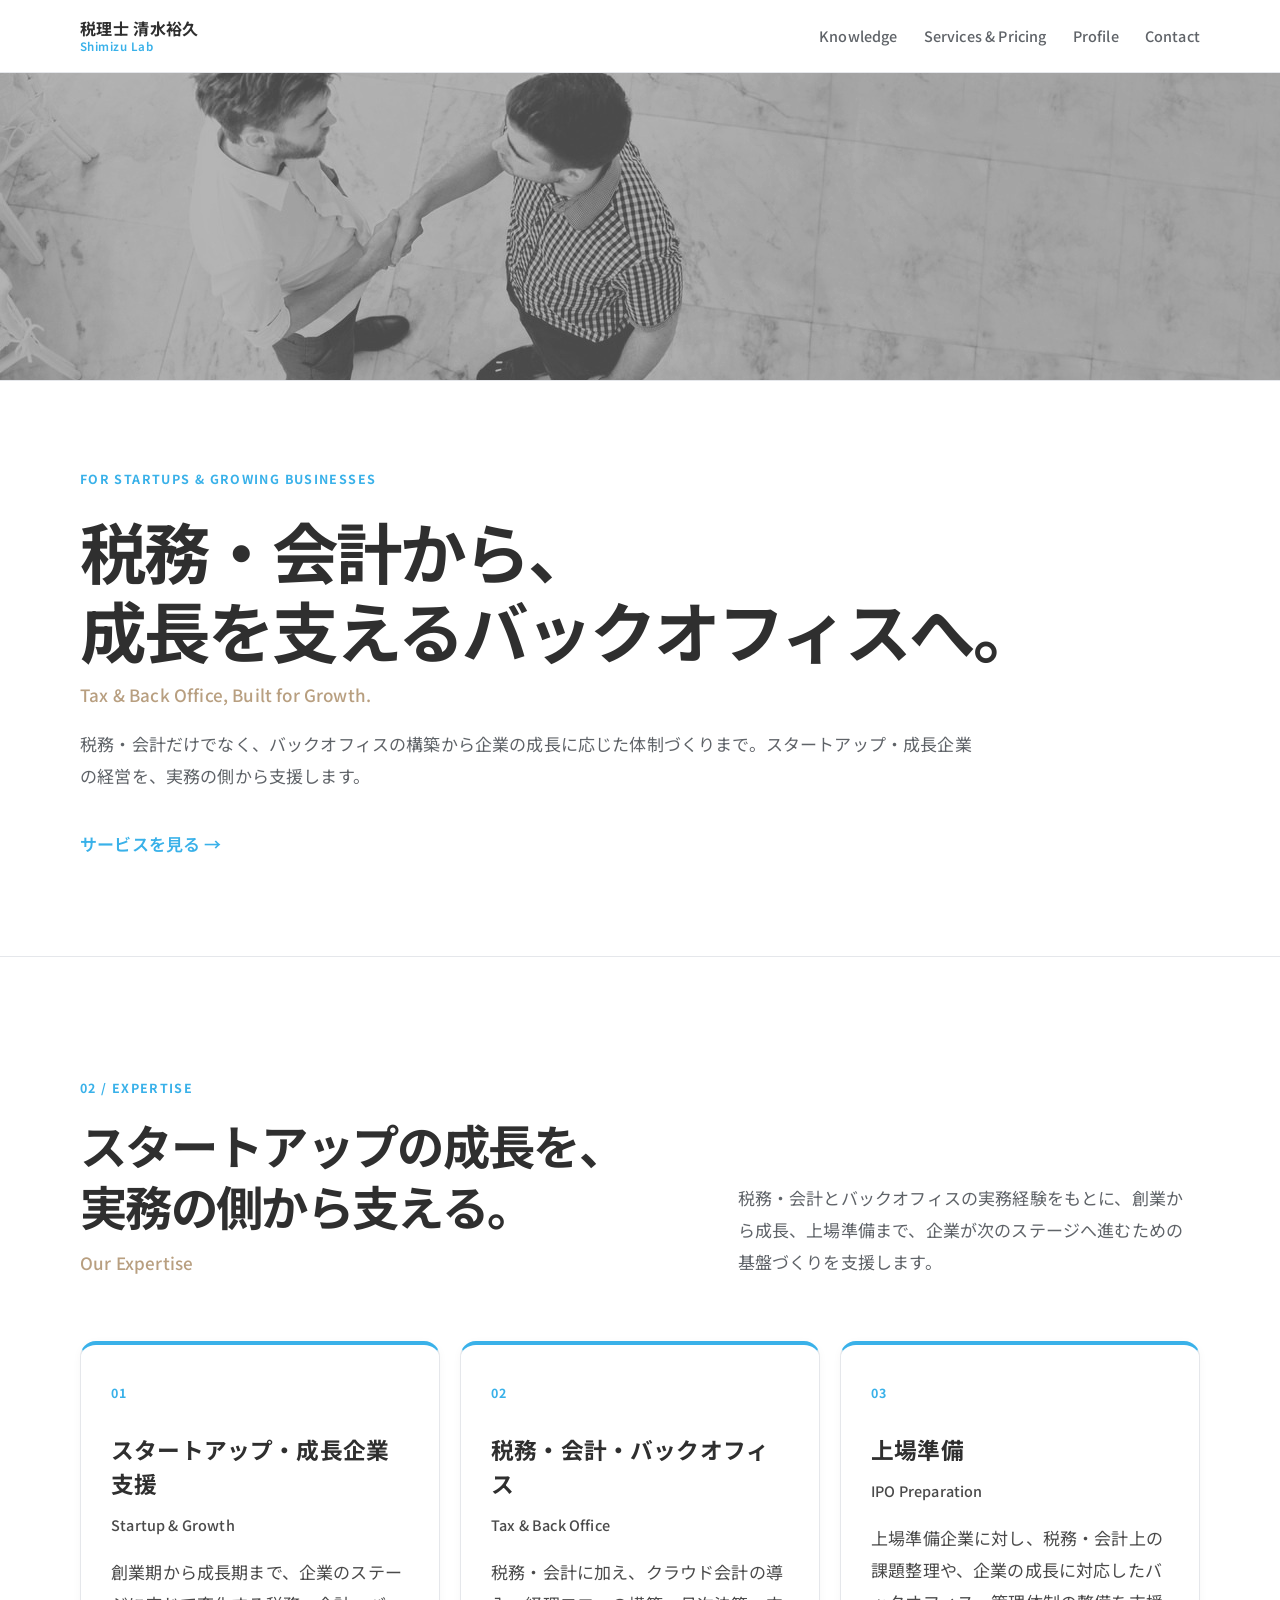
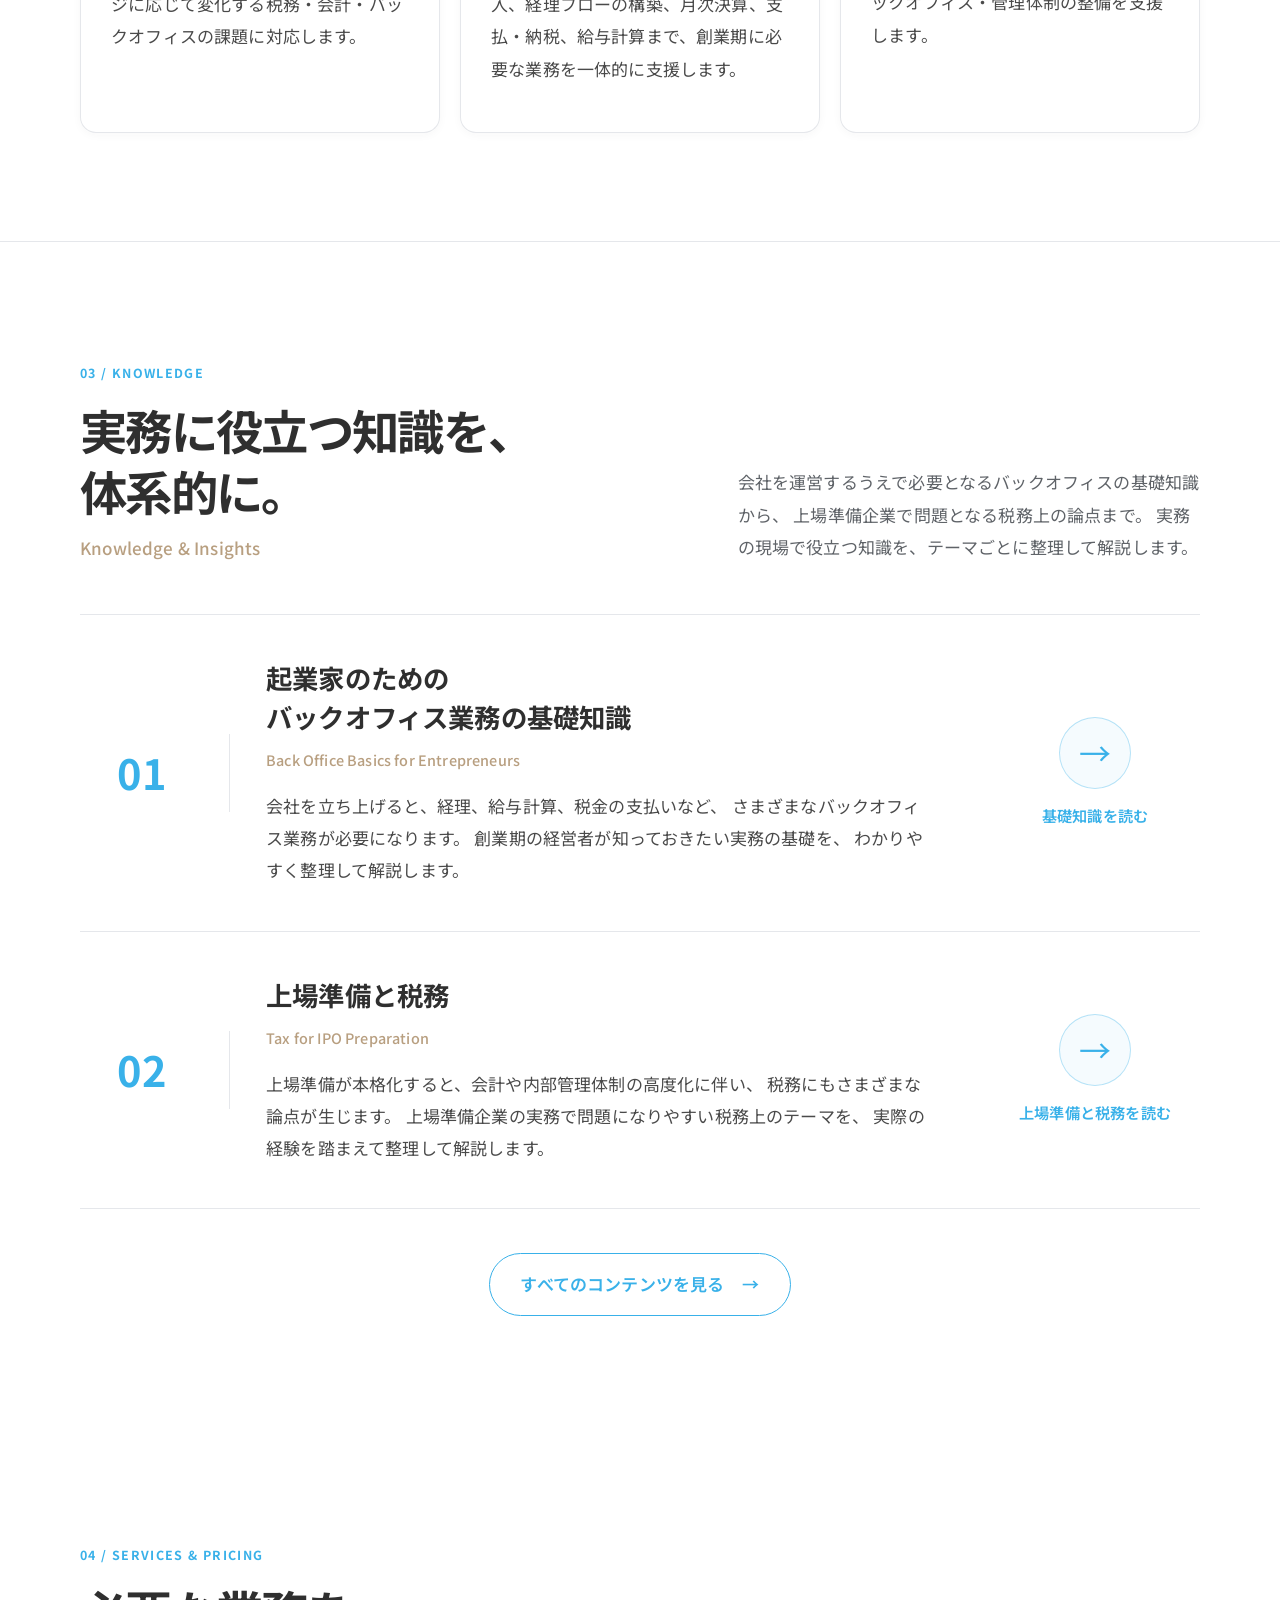
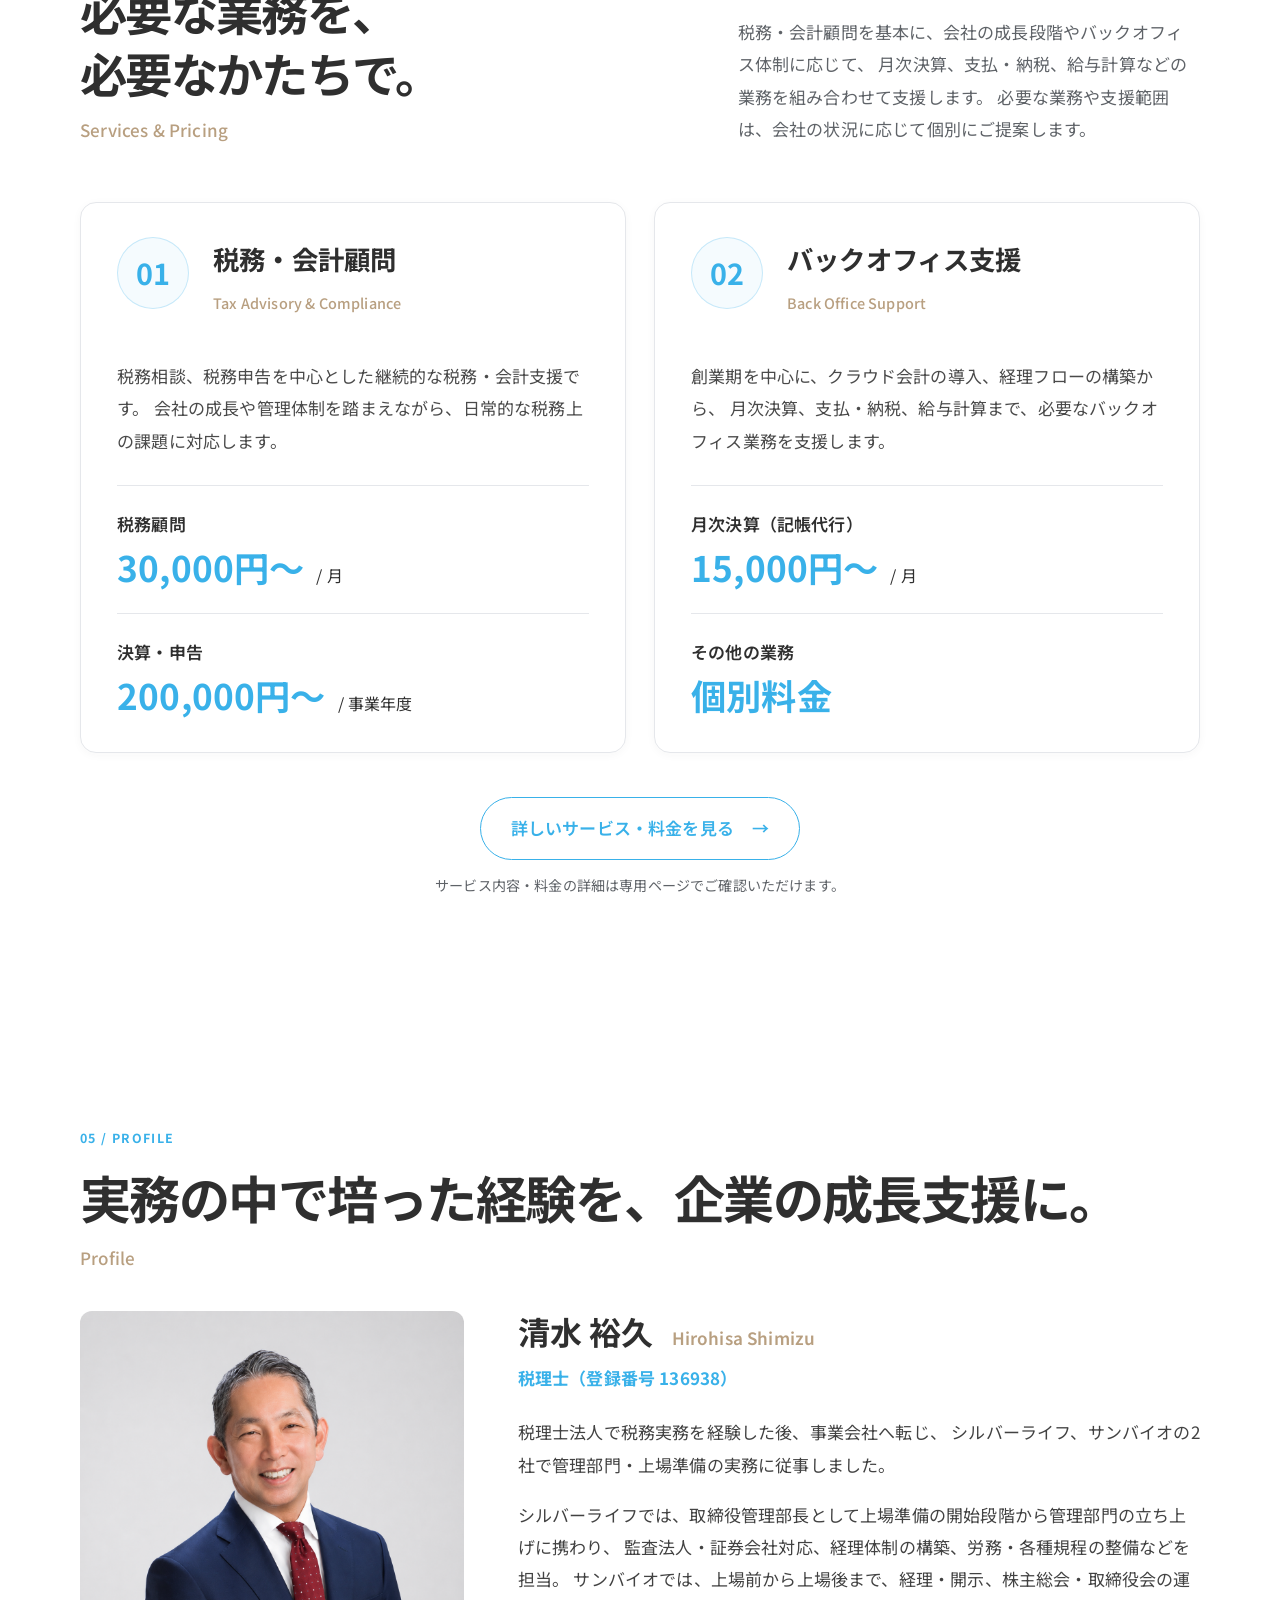
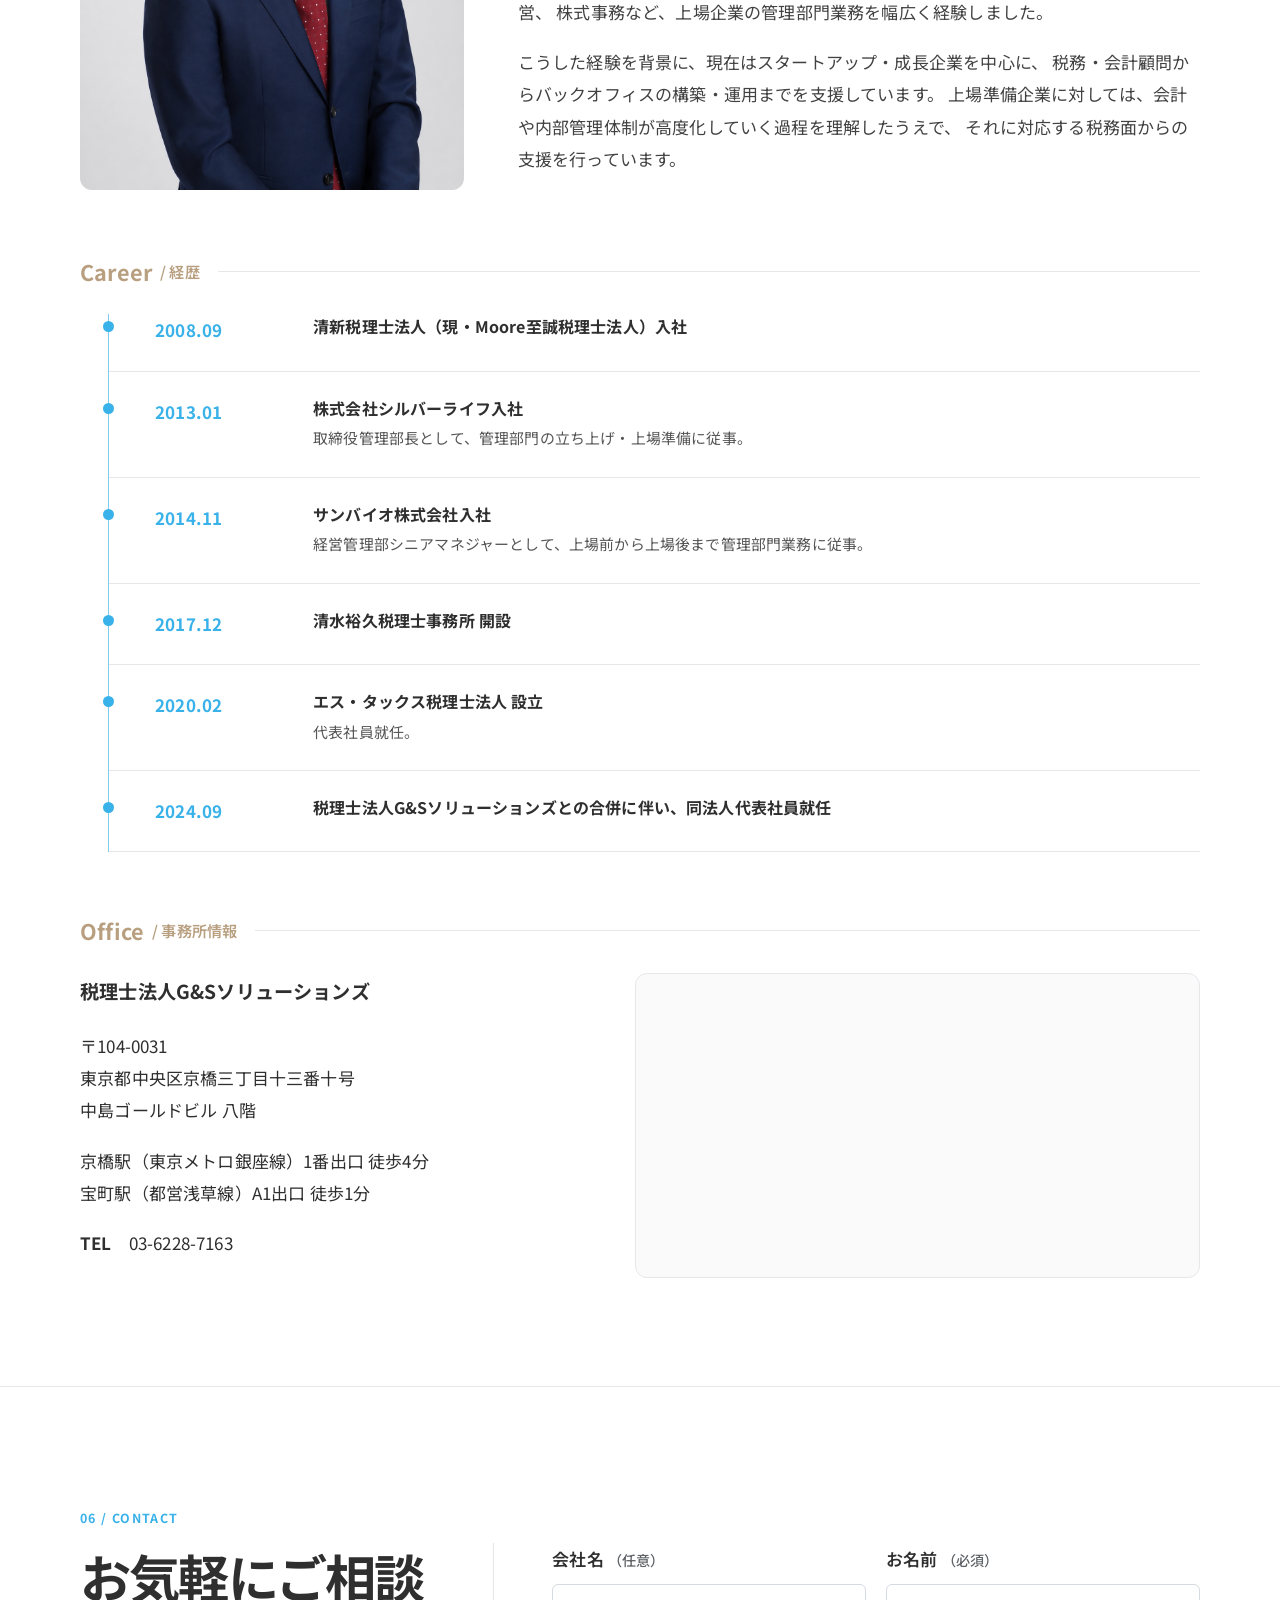
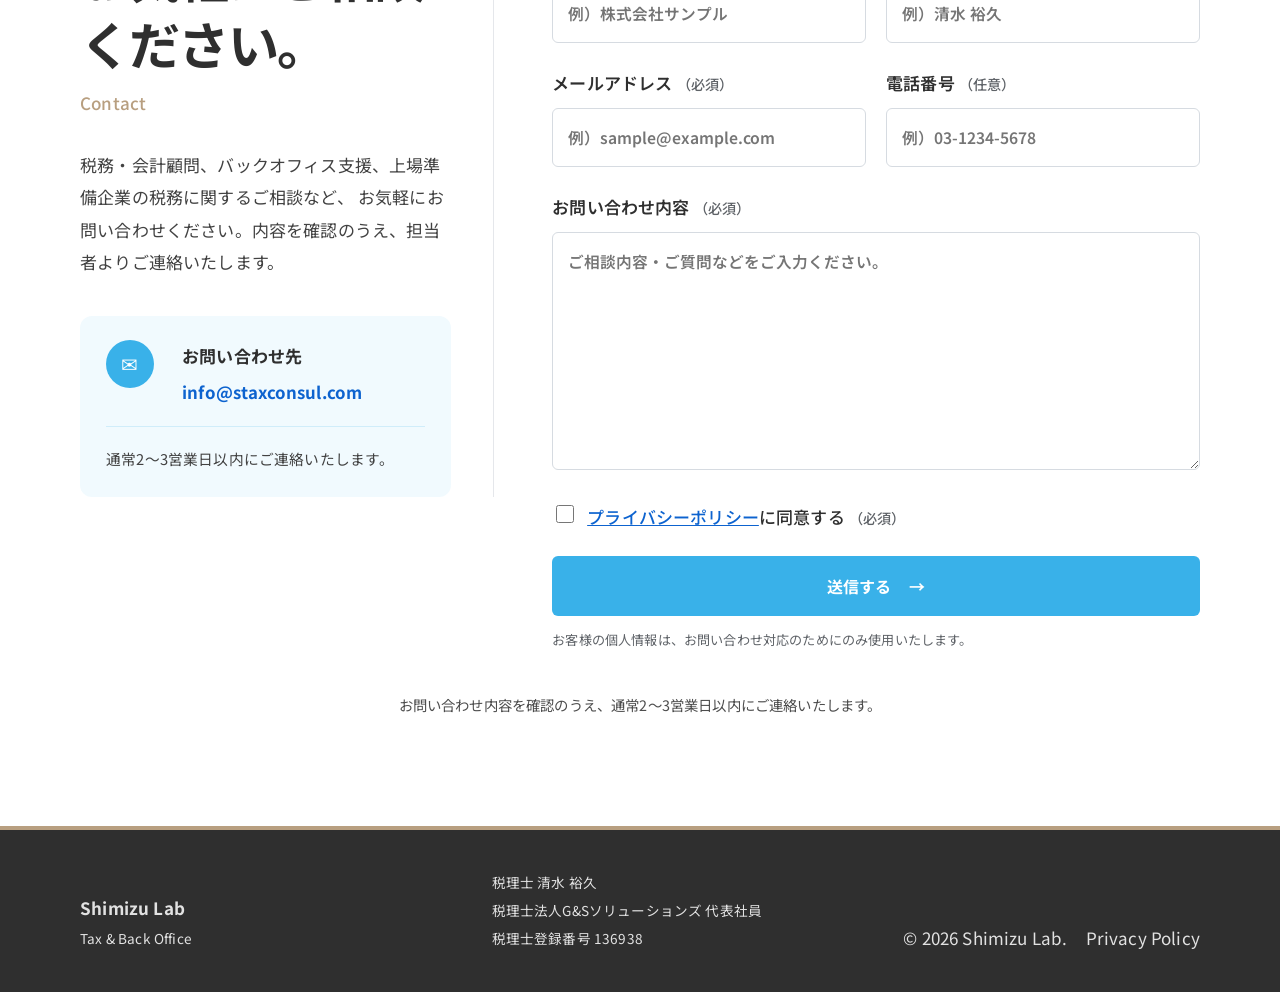
==== commit d9269d83: "Add files via upload" ====
--- a/index.html
+++ b/index.html
@@ -19,7 +19,7 @@
 
 <section class="hero">
   <div class="wrap hero-single">
-    <p class="eyebrow">FOR STARTUPS &amp; GROWING BUSINESSES</p><h1>税務・会計から、<br>成長を支えるバックオフィスへ。</h1><p class="en">Tax &amp; Back Office, Built for Growth.</p><p class="lead">税務・会計だけでなく、バックオフィスの構築から企業の成長に応じた体制づくりまで。スタートアップ・成長企業の経営を、実務の側から支援します。</p><a class="link" href="#services">サービスを見る →</a>
+    <p class="eyebrow">FOR STARTUPS &amp; GROWING BUSINESSES</p><h1>税務・会計から、<br>成長を支える<span class="mobile-break"><br></span>バックオフィスへ。</h1><p class="en">Tax &amp; Back Office, Built for Growth.</p><p class="lead">税務・会計だけでなく、バックオフィスの構築から企業の成長に応じた体制づくりまで。スタートアップ・成長企業の経営を、実務の側から支援します。</p><a class="link" href="#services">サービスを見る →</a>
   </div>
 </section>
 
@@ -171,7 +171,7 @@
     <p class="label">05 / PROFILE</p>
 
     <div class="profile-title">
-      <h2>実務の中で培った経験を、<br>企業の成長支援に。</h2>
+      <h2>実務の中で培った経験を、<span class="profile-mobile-break"><br></span>企業の成長支援に。</h2>
       <p class="en">Profile</p>
     </div>
 
--- a/styles.css
+++ b/styles.css
@@ -1163,3 +1163,356 @@
 .privacy-back a:hover{
   text-decoration:underline;
 }
+
+
+/* =========================================================
+   Final mobile layout fixes
+   Added after all desktop rules so these overrides win
+   ========================================================= */
+
+@media (max-width: 900px) {
+  html,
+  body {
+    overflow-x: hidden;
+  }
+
+  .nav nav {
+    display: none;
+  }
+
+  /* HERO */
+  .hero-banner {
+    width: 100vw;
+    max-width: none;
+  }
+
+  .hero-banner img {
+    display: block;
+    width: 100vw;
+    max-width: none;
+    height: 220px;
+    object-fit: cover;
+    object-position: center 40%;
+  }
+
+  .hero-single {
+    max-width: none;
+  }
+
+  /* EXPERTISE / common section introductions */
+  .intro,
+  .knowledge-intro,
+  .services-intro {
+    display: grid;
+    grid-template-columns: 1fr;
+    gap: 18px;
+    align-items: start;
+  }
+
+  .intro > p {
+    margin-top: 0;
+  }
+
+  .cards.three,
+  .cards.two,
+  .service-panels {
+    grid-template-columns: 1fr;
+  }
+
+  /* PROFILE */
+  .profile-main {
+    display: block;
+    width: 100%;
+  }
+
+  .profile-photo-wrap {
+    width: 100%;
+    max-width: 430px;
+    margin: 0 0 28px;
+  }
+
+  .profile-photo {
+    width: 100%;
+    max-width: none;
+    height: auto;
+  }
+
+  .profile-copy {
+    width: 100%;
+    min-width: 0;
+  }
+
+  .profile-name-row {
+    display: flex;
+    flex-wrap: wrap;
+    gap: 6px 14px;
+    align-items: baseline;
+  }
+
+  .profile-name-row h3,
+  .profile-name-row span,
+  .profile-license,
+  .profile-copy p {
+    writing-mode: horizontal-tb;
+    word-break: normal;
+    overflow-wrap: break-word;
+  }
+
+  /* Career */
+  .career-list {
+    width: auto;
+  }
+
+  .career-item {
+    min-width: 0;
+  }
+
+  /* OFFICE */
+  .office-grid {
+    display: grid;
+    grid-template-columns: 1fr;
+    gap: 28px;
+  }
+
+  .office-info {
+    width: 100%;
+    min-width: 0;
+  }
+
+  .office-map-frame {
+    width: 100%;
+    min-height: 300px;
+  }
+
+  .office-map-frame iframe {
+    width: 100%;
+    min-height: 300px;
+  }
+
+  /* CONTACT */
+  .contact-layout {
+    display: grid;
+    grid-template-columns: 1fr;
+    gap: 36px;
+  }
+
+  .contact-copy {
+    width: 100%;
+    min-width: 0;
+    padding-right: 0;
+    padding-bottom: 30px;
+    border-right: 0;
+    border-bottom: 1px solid var(--line);
+  }
+
+  .contact-copy h2,
+  .contact-intro {
+    max-width: none;
+    writing-mode: horizontal-tb;
+  }
+
+  .contact-form {
+    width: 100%;
+    min-width: 0;
+  }
+
+  .form-grid {
+    grid-template-columns: 1fr;
+  }
+
+  .form-full {
+    grid-column: auto;
+  }
+
+  .contact-form input[type="text"],
+  .contact-form input[type="email"],
+  .contact-form input[type="tel"],
+  .contact-form textarea,
+  .contact-submit {
+    width: 100%;
+    min-width: 0;
+  }
+
+  .contact-info-card {
+    width: 100%;
+  }
+
+  /* Footer */
+  footer {
+    width: 100%;
+  }
+
+  .foot {
+    grid-template-columns: 1fr;
+    align-items: start;
+  }
+}
+
+@media (max-width: 600px) {
+  body {
+    font-size: 16px;
+  }
+
+  .wrap {
+    width: calc(100% - 28px);
+  }
+
+  .hero-banner img {
+    height: 190px;
+    object-position: center 38%;
+  }
+
+  .hero {
+    padding-top: 62px;
+    padding-bottom: 72px;
+  }
+
+  .section {
+    padding: 68px 0;
+  }
+
+  .hero h1 {
+    font-size: 2.35rem;
+    line-height: 1.3;
+  }
+
+  .intro {
+    margin-bottom: 30px;
+  }
+
+  .cards article {
+    padding: 24px;
+  }
+
+  /* PROFILE */
+  .profile-title {
+    margin-bottom: 28px;
+  }
+
+  .profile-title h2 {
+    font-size: 2rem;
+  }
+
+  .profile-photo-wrap {
+    max-width: 100%;
+    margin-bottom: 24px;
+  }
+
+  .profile-name-row {
+    display: block;
+  }
+
+  .profile-name-row h3 {
+    margin-bottom: 3px;
+    font-size: 1.7rem;
+  }
+
+  .profile-name-row span {
+    display: block;
+  }
+
+  .profile-license {
+    margin-top: 8px;
+  }
+
+  .profile-copy > p:not(.profile-license) {
+    margin-bottom: 16px;
+  }
+
+  .career-list {
+    margin-left: 8px;
+  }
+
+  .career-item {
+    grid-template-columns: 1fr;
+    gap: 4px;
+    padding-left: 30px;
+  }
+
+  /* OFFICE */
+  .office-grid {
+    gap: 24px;
+  }
+
+  .office-map-frame,
+  .office-map-frame iframe {
+    min-height: 260px;
+  }
+
+  /* CONTACT */
+  .contact-copy h2 {
+    font-size: 2rem;
+    line-height: 1.35;
+  }
+
+  .contact-info-card {
+    grid-template-columns: 48px minmax(0, 1fr);
+    padding: 20px;
+  }
+
+  .contact-info-card a {
+    overflow-wrap: anywhere;
+  }
+
+  .form-grid {
+    gap: 20px;
+  }
+
+  .privacy-consent {
+    align-items: flex-start;
+  }
+
+  .contact-bottom-note {
+    margin-top: 30px;
+  }
+
+  /* Privacy page */
+  .privacy-wrap h1 {
+    font-size: 2.25rem;
+  }
+}
+
+
+/* Mobile heading wrap fix */
+.mobile-break{
+  display:none;
+}
+
+@media (max-width: 600px){
+  .mobile-break{
+    display:inline;
+  }
+
+  .hero h1,
+  .profile-title h2,
+  .contact-copy h2,
+  .intro h2{
+    max-width:100%;
+    word-break:normal;
+    overflow-wrap:anywhere;
+  }
+
+  .hero h1{
+    font-size:2.2rem;
+    line-height:1.32;
+    letter-spacing:-.035em;
+  }
+}
+
+
+/* PROFILE mobile heading break */
+.profile-mobile-break{
+  display:none;
+}
+
+@media (max-width:600px){
+  .profile-mobile-break{
+    display:inline;
+  }
+
+  .profile-title h2{
+    font-size:1.9rem;
+    line-height:1.38;
+    letter-spacing:-.03em;
+  }
+}
